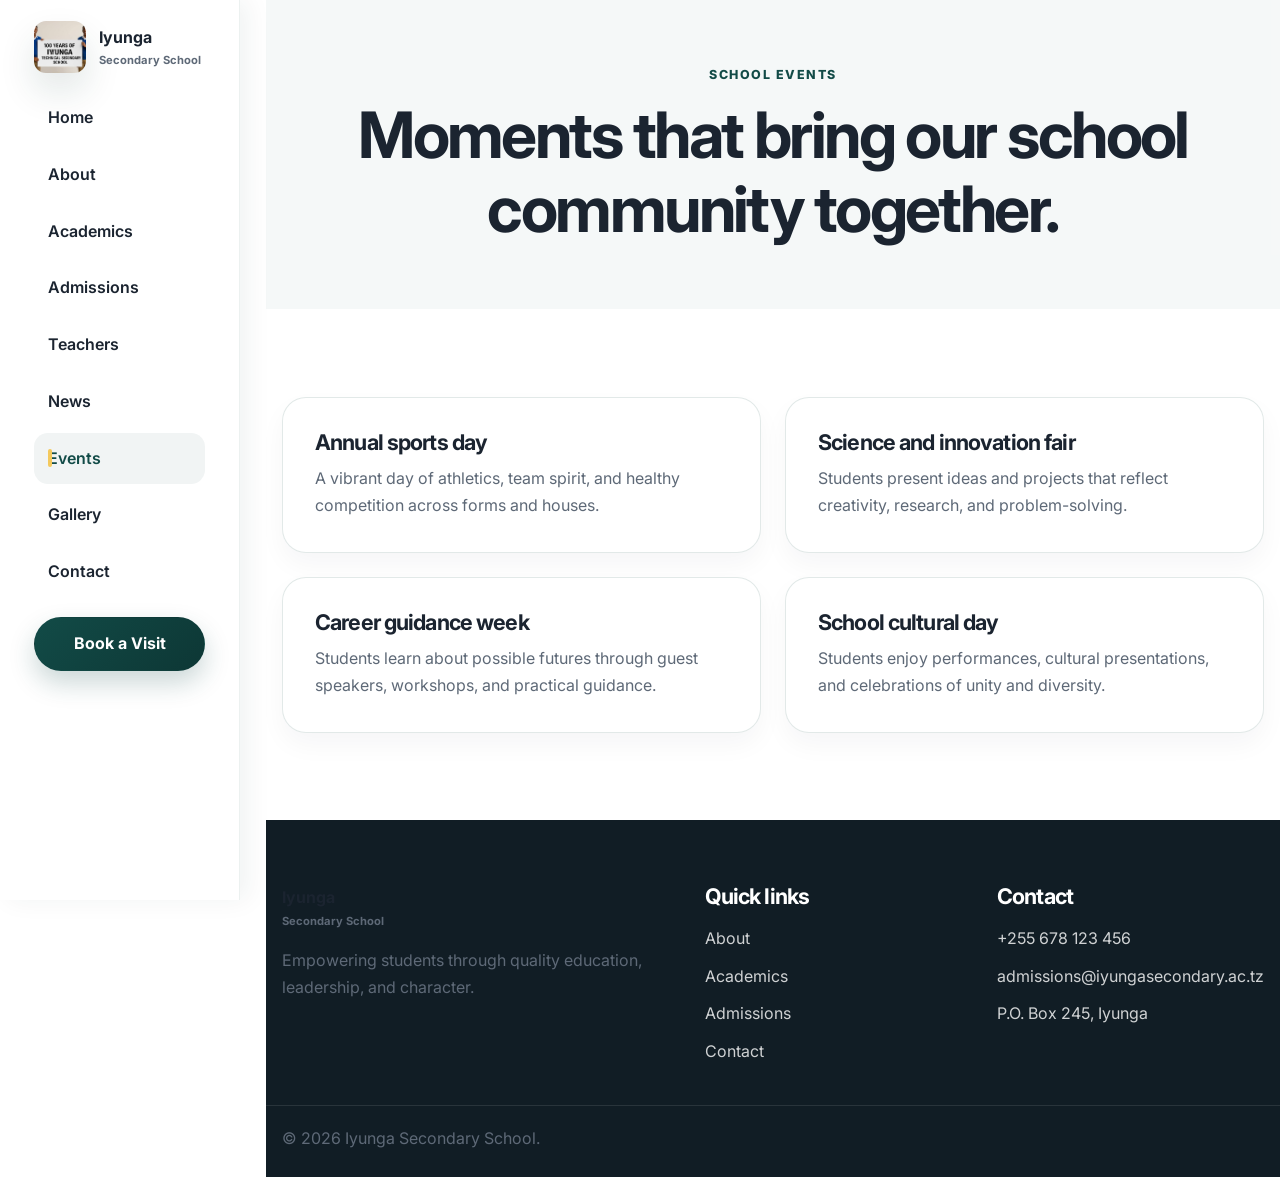
==== events.html @ 33d7bf2a "Initial frontend" ====
<!DOCTYPE html>
<html lang="en">
  <head>
    <meta charset="UTF-8" />
    <meta name="viewport" content="width=device-width, initial-scale=1.0" />
    <title>Events | Iyunga Secondary School</title>
    <link rel="preconnect" href="https://fonts.googleapis.com" />
    <link rel="preconnect" href="https://fonts.gstatic.com" crossorigin />
    <link href="https://fonts.googleapis.com/css2?family=Inter:wght@400;500;600;700;800&display=swap" rel="stylesheet" />
    <link rel="stylesheet" href="assets/css/style.css" />
    <link rel="stylesheet" href="assets/css/responsive.css" />
  </head>
  <body>
    <header class="site-header">
      <div class="container nav-wrap">
        <a href="index.html" class="brand"><img src="assets/images/gallery/logo.jpg" alt="Iyunga Secondary School logo" class="brand-logo" /><span class="brand-text"><strong>Iyunga</strong><small>Secondary School</small></span></a>
        <button class="nav-toggle" type="button" aria-expanded="false" aria-label="Toggle menu"><span class="bar"></span><span class="bar"></span><span class="bar"></span></button>
        <nav class="main-nav" aria-label="Main navigation">
          <a href="index.html">Home</a>
          <a href="about.html">About</a>
          <a href="academics.html">Academics</a>
          <a href="admissions.html">Admissions</a>
          <a href="teachers.html">Teachers</a>
          <a href="news.html">News</a>
          <a href="events.html" class="active">Events</a>
          <a href="gallery.html">Gallery</a>
          <a href="contact.html">Contact</a>
        </nav>
        <a href="contact.html" class="btn btn-primary nav-cta">Book a Visit</a>
      </div>
    </header>

    <main>
      <section class="page-header">
        <div class="container">
          <p class="section-tag">School events</p>
          <h1>Moments that bring our school community together.</h1>
        </div>
      </section>

      <section class="section">
        <div class="container grid-two">
          <article class="content-panel">
            <h3>Annual sports day</h3>
            <p>A vibrant day of athletics, team spirit, and healthy competition across forms and houses.</p>
          </article>
          <article class="content-panel">
            <h3>Science and innovation fair</h3>
            <p>Students present ideas and projects that reflect creativity, research, and problem-solving.</p>
          </article>
          <article class="content-panel">
            <h3>Career guidance week</h3>
            <p>Students learn about possible futures through guest speakers, workshops, and practical guidance.</p>
          </article>
          <article class="content-panel">
            <h3>School cultural day</h3>
            <p>Students enjoy performances, cultural presentations, and celebrations of unity and diversity.</p>
          </article>
        </div>
      </section>
    </main>

    <footer class="site-footer">
      <div class="container footer-grid">
        <div>
          <a href="index.html" class="brand footer-brand"><span class="brand-mark">I</span><span class="brand-text"><strong>Iyunga</strong><small>Secondary School</small></span></a>
          <p>Empowering students through quality education, leadership, and character.</p>
        </div>
        <div>
          <h3>Quick links</h3>
          <ul>
            <li><a href="about.html">About</a></li>
            <li><a href="academics.html">Academics</a></li>
            <li><a href="admissions.html">Admissions</a></li>
            <li><a href="contact.html">Contact</a></li>
          </ul>
        </div>
        <div>
          <h3>Contact</h3>
          <ul>
            <li>+255 678 123 456</li>
            <li>admissions@iyungasecondary.ac.tz</li>
            <li>P.O. Box 245, Iyunga</li>
          </ul>
        </div>
      </div>
      <div class="footer-bottom"><div class="container"><p>© <span id="year"></span> Iyunga Secondary School.</p></div></div>
    </footer>

    <script src="assets/js/navbar.js"></script>
    <script src="assets/js/main.js"></script>
  </body>
</html>
---- assets/css/style.css ----
:root {
  --primary: #124b47;
  --primary-dark: #0d3735;
  --accent: #f4c95d;
  --text: #1b2430;
  --muted: #5e6977;
  --paper: #f5f7f9;
  --card: #ffffff;
  --border: rgba(18, 75, 71, 0.12);
  --shadow: 0 18px 36px rgba(13, 55, 53, 0.12);
  --radius: 22px;
  --sidebar-width: 240px;
  --sidebar-gap: 18px;
}

* {
  box-sizing: border-box;
  margin: 0;
  padding: 0;
}

html {
  scroll-behavior: smooth;
}

body {
  font-family: "Inter", sans-serif;
  color: var(--text);
  background: #fff;
  line-height: 1.7;
  padding-left: calc(var(--sidebar-width) + 26px);
  overflow-x: hidden;
}

a {
  color: inherit;
  text-decoration: none;
}

img {
  display: block;
  width: 100%;
}

button,
input,
textarea {
  font: inherit;
}

.container {
  width: min(1120px, calc(100% - 2rem));
  margin: 0 auto;
}

.section {
  padding: 5.5rem 0;
}

.section-alt {
  background: var(--paper);
}

h1,
h2,
h3 {
  line-height: 1.15;
  letter-spacing: -0.04em;
}

h1 {
  font-size: clamp(2.7rem, 5vw, 4.4rem);
  margin-bottom: 1rem;
}

h2 {
  font-size: clamp(2rem, 3vw, 2.8rem);
  margin-bottom: 1rem;
}

h3 {
  font-size: 1.35rem;
  margin-bottom: 0.65rem;
}

p {
  color: var(--muted);
}

.site-header {
  position: fixed;
  left: 0;
  top: 0;
  bottom: 0;
  width: var(--sidebar-width);
  z-index: 1000;
  background: rgba(255, 255, 255, 0.96);
  backdrop-filter: blur(12px);
  border-right: 1px solid rgba(18, 75, 71, 0.08);
  box-shadow: 8px 0 24px rgba(13, 55, 53, 0.06);
}

.nav-wrap {
  display: flex;
  flex-direction: column;
  align-items: stretch;
  justify-content: flex-start;
  min-height: 100%;
  gap: 1.2rem;
  padding: 1.3rem var(--sidebar-gap) 1.4rem;
}

.brand {
  display: inline-flex;
  align-items: center;
  gap: 0.8rem;
  font-weight: 700;
}

.brand-logo {
  display: block;
  width: 52px;
  height: 52px;
  object-fit: contain;
  border-radius: 12px;
  background: rgba(18, 75, 71, 0.04);
  box-shadow: var(--shadow);
}

.brand-mark {
  display: none;
}

.brand-text strong,
.brand-text small {
  display: block;
}

.brand-text strong {
  color: var(--text);
}

.brand-text small {
  color: var(--muted);
  font-size: 0.7rem;
}

.main-nav {
  display: flex;
  flex-direction: column;
  align-items: stretch;
  gap: 0.35rem;
  width: 100%;
}

.main-nav a {
  opacity: 1;
  transform: translateX(0);
  transition: transform 0.25s ease, background 0.2s ease, color 0.2s ease;
}

.main-nav a {
  position: relative;
  display: flex;
  align-items: center;
  min-height: 46px;
  padding: 0.75rem 0.9rem;
  border-radius: 14px;
  font-weight: 600;
  color: var(--text);
  transition: background 0.2s ease, color 0.2s ease, transform 0.2s ease;
}

.main-nav a::after {
  content: "";
  position: absolute;
  left: 0.9rem;
  top: 50%;
  width: 4px;
  height: 18px;
  border-radius: 999px;
  background: var(--accent);
  transform: translateY(-50%) scaleY(0);
  transform-origin: center;
  transition: transform 0.25s ease;
}

.main-nav a:hover,
.main-nav a.active,
.main-nav a:focus-visible {
  background: rgba(18, 75, 71, 0.06);
  color: var(--primary);
}

.main-nav a:hover::after,
.main-nav a.active::after,
.main-nav a:focus-visible::after {
  transform: translateY(-50%) scaleY(1);
}

.main-nav a:focus-visible,
.nav-toggle:focus-visible,
.btn:focus-visible,
.input-group input:focus,
.input-group textarea:focus {
  outline: 3px solid rgba(18, 75, 71, 0.2);
  outline-offset: 2px;
}

.btn {
  display: inline-flex;
  align-items: center;
  justify-content: center;
  min-height: 48px;
  padding: 0.8rem 1.4rem;
  border-radius: 999px;
  font-weight: 700;
  border: 1px solid transparent;
  transition: transform 0.2s ease, box-shadow 0.2s ease;
  white-space: nowrap;
}

.btn:hover {
  transform: translateY(-2px);
}

.btn-primary {
  background: linear-gradient(135deg, var(--primary), var(--primary-dark));
  color: white;
  box-shadow: 0 12px 26px rgba(18, 75, 71, 0.22);
}

.btn-secondary {
  background: rgba(18, 75, 71, 0.08);
  border-color: rgba(18, 75, 71, 0.12);
  color: var(--primary);
}

.hero {
  background: linear-gradient(135deg, rgba(18, 75, 71, 0.04), rgba(244, 201, 93, 0.12));
  padding: 4.5rem 0 4rem;
}

.hero-grid {
  display: grid;
  grid-template-columns: 1.05fr 0.95fr;
  gap: 2.7rem;
  align-items: center;
}

.eyebrow {
  display: inline-block;
  padding: 0.5rem 0.9rem;
  border-radius: 999px;
  background: rgba(18, 75, 71, 0.08);
  color: var(--primary);
  font-size: 0.72rem;
  font-weight: 800;
  letter-spacing: 0.14em;
  text-transform: uppercase;
  margin-bottom: 1rem;
}

.hero-copy p {
  max-width: 640px;
  font-size: 1.08rem;
}

.hero-actions {
  display: flex;
  flex-wrap: wrap;
  gap: 1rem;
  margin-top: 2rem;
}

.hero-stats {
  list-style: none;
  display: grid;
  grid-template-columns: repeat(3, minmax(100px, 1fr));
  gap: 1rem;
  margin-top: 2rem;
}

.hero-stats li {
  background: rgba(255, 255, 255, 0.7);
  border: 1px solid var(--border);
  border-radius: 18px;
  padding: 1rem 0.8rem;
}

.hero-stats strong {
  display: block;
  font-size: 1.6rem;
  color: var(--primary);
}

.hero-stats span {
  font-size: 0.8rem;
  color: var(--muted);
}

.hero-visual {
  position: relative;
  border-radius: var(--radius);
  overflow: hidden;
  box-shadow: var(--shadow);
}

.hero-visual img {
  min-height: 520px;
  object-fit: cover;
}

.floating-card {
  position: absolute;
  right: 1.2rem;
  bottom: 1.2rem;
  width: min(270px, 80%);
  background: rgba(255, 255, 255, 0.96);
  border: 1px solid var(--border);
  border-radius: 18px;
  padding: 1rem 1.1rem;
  box-shadow: 0 14px 28px rgba(13, 55, 53, 0.14);
}

.tag {
  display: inline-block;
  background: rgba(18, 75, 71, 0.08);
  color: var(--primary);
  border-radius: 999px;
  padding: 0.3rem 0.6rem;
  font-size: 0.68rem;
  font-weight: 700;
  letter-spacing: 0.08em;
  text-transform: uppercase;
  margin-bottom: 0.5rem;
}

.floating-card strong {
  display: block;
  margin-bottom: 0.3rem;
}

.stats-strip {
  background: var(--primary-dark);
  color: white;
  padding: 1.1rem 0;
}

.stats-grid {
  display: grid;
  grid-template-columns: repeat(4, minmax(0, 1fr));
  gap: 1rem;
  text-align: center;
}

.stats-grid strong {
  display: block;
  font-size: clamp(1.6rem, 2vw, 2rem);
  color: white;
}

.stats-grid span {
  color: rgba(255, 255, 255, 0.8);
  font-size: 0.85rem;
}

.split-layout {
  display: grid;
  grid-template-columns: 1.05fr 0.95fr;
  gap: 2.5rem;
  align-items: center;
}

.feature-list {
  display: grid;
  grid-template-columns: repeat(2, minmax(0, 1fr));
  gap: 1rem;
  margin-top: 2rem;
}

.feature-list article {
  background: var(--paper);
  border: 1px solid var(--border);
  border-radius: 18px;
  padding: 1.2rem;
}

.image-panel {
  position: relative;
}

.image-panel img {
  border-radius: var(--radius);
  min-height: 500px;
  object-fit: cover;
  box-shadow: var(--shadow);
}

.mini-card {
  position: absolute;
  left: 1rem;
  bottom: 1rem;
  width: min(360px, 80%);
  display: grid;
  grid-template-columns: repeat(2, minmax(0, 1fr));
  gap: 1rem;
  background: rgba(255, 255, 255, 0.95);
  border: 1px solid var(--border);
  border-radius: 18px;
  padding: 1rem;
  box-shadow: 0 14px 24px rgba(13, 55, 53, 0.12);
}

.mini-card small {
  display: block;
  color: var(--muted);
  margin-bottom: 0.35rem;
}

.section-heading {
  margin-bottom: 2.2rem;
  max-width: 700px;
}

.card-grid {
  display: grid;
  gap: 1.4rem;
}

.four-col {
  grid-template-columns: repeat(4, minmax(0, 1fr));
}

.three-col {
  grid-template-columns: repeat(3, minmax(0, 1fr));
}

.info-card,
.gallery-card,
.news-item,
.content-panel,
.feature-list article {
  background: var(--card);
  border: 1px solid var(--border);
  border-radius: 20px;
  overflow: hidden;
  box-shadow: 0 12px 24px rgba(16, 24, 40, 0.04);
  transition: transform 0.25s ease, box-shadow 0.25s ease, border-color 0.25s ease;
}

.info-card,
.gallery-card,
.content-panel,
.feature-list article {
  will-change: transform;
}

.info-card:hover,
.gallery-card:hover,
.news-item:hover,
.content-panel:hover,
.feature-list article:hover {
  transform: translateY(-8px);
  box-shadow: 0 18px 32px rgba(16, 24, 40, 0.08);
  border-color: rgba(18, 75, 71, 0.18);
}

.info-card {
  padding: 1.5rem;
}

.icon-box,
.icon-circle {
  display: inline-flex;
  align-items: center;
  justify-content: center;
  margin-bottom: 1rem;
}

.icon-box {
  width: 62px;
  height: 62px;
  border-radius: 14px;
  background: rgba(18, 75, 71, 0.08);
  color: var(--primary);
  font-weight: 800;
}

.icon-circle {
  width: 62px;
  height: 62px;
  border-radius: 50%;
  background: rgba(244, 201, 93, 0.2);
  font-size: 1.8rem;
}

.news-list {
  display: grid;
  gap: 1.1rem;
}

.news-item {
  display: grid;
  grid-template-columns: 110px 1fr;
  gap: 1.1rem;
  align-items: center;
  background: var(--card);
  border: 1px solid var(--border);
  border-radius: 20px;
  padding: 1.1rem 1.2rem;
}

.news-date {
  background: rgba(18, 75, 71, 0.08);
  text-align: center;
  border-radius: 18px;
  padding: 1rem 0.5rem;
  color: var(--primary);
}

.news-date span {
  display: block;
  font-size: 2rem;
  font-weight: 800;
}

.news-date small {
  text-transform: uppercase;
  letter-spacing: 0.08em;
}

.gallery-card img {
  height: 240px;
  object-fit: cover;
}

.card-body {
  padding: 1.2rem 1rem 1.4rem;
}

.section-tag {
  color: var(--primary);
  font-size: 0.78rem;
  font-weight: 800;
  letter-spacing: 0.12em;
  text-transform: uppercase;
  margin-bottom: 0.8rem;
}

.page-header {
  padding: 4rem 0 3rem;
  background: rgba(18, 75, 71, 0.04);
}

.page-header .container {
  text-align: center;
}

.content-panel {
  background: var(--card);
  border: 1px solid var(--border);
  border-radius: 24px;
  padding: 2rem;
  box-shadow: 0 12px 26px rgba(16, 24, 40, 0.04);
}

.grid-two {
  display: grid;
  grid-template-columns: repeat(2, minmax(0, 1fr));
  gap: 1.5rem;
}

.list-bullets {
  list-style: none;
  display: grid;
  gap: 0.75rem;
  margin-top: 1rem;
}

.list-bullets li {
  position: relative;
  padding-left: 1.3rem;
  color: var(--text);
}

.list-bullets li::before {
  content: "•";
  position: absolute;
  left: 0;
  color: var(--primary);
  font-size: 1.4rem;
}

.site-footer {
  background: #111d25;
  color: rgba(255, 255, 255, 0.8);
  padding-top: 4rem;
}

.footer-grid {
  display: grid;
  grid-template-columns: 1.2fr 0.8fr 0.8fr;
  gap: 2rem;
}

.footer-brand {
  margin-bottom: 1rem;
  color: white;
}

.site-footer h3 {
  color: white;
  margin-bottom: 1rem;
}

.site-footer ul {
  list-style: none;
  display: grid;
  gap: 0.65rem;
}

.footer-bottom {
  border-top: 1px solid rgba(255, 255, 255, 0.1);
  padding: 1.2rem 0 1.5rem;
  margin-top: 2.5rem;
}

.contact-form {
  display: grid;
  gap: 1rem;
  background: var(--card);
  border: 1px solid var(--border);
  border-radius: 20px;
  padding: 1.5rem;
}

.input-group {
  display: grid;
  gap: 0.45rem;
}

.input-group label {
  font-weight: 600;
}

.input-group input,
.input-group textarea {
  width: 100%;
  border: 1px solid rgba(18, 75, 71, 0.15);
  border-radius: 14px;
  background: white;
  padding: 0.9rem 1rem;
}

.input-group input:focus,
.input-group textarea:focus {
  outline: 2px solid rgba(18, 75, 71, 0.15);
  border-color: var(--primary);
}

.form-status {
  min-height: 1.5em;
  color: var(--primary);
  font-weight: 600;
}

.nav-toggle {
  display: none;
  background: none;
  border: 0;
  cursor: pointer;
  padding: 0.6rem;
  border-radius: 12px;
  margin-left: auto;
}

.bar {
  display: block;
  width: 24px;
  height: 3px;
  border-radius: 4px;
  background: var(--text);
  margin: 4px 0;
  transition: transform 0.25s ease, opacity 0.25s ease;
}

.nav-toggle[aria-expanded="true"] .bar:nth-child(1) {
  transform: translateY(7px) rotate(45deg);
}

.nav-toggle[aria-expanded="true"] .bar:nth-child(2) {
  opacity: 0;
}

.nav-toggle[aria-expanded="true"] .bar:nth-child(3) {
  transform: translateY(-7px) rotate(-45deg);
}

.payment-section {
  background: linear-gradient(180deg, rgba(18, 75, 71, 0.03), rgba(12, 92, 59, 0.02));
}

.payment-shell {
  display: grid;
  grid-template-columns: 1.1fr 1fr 0.9fr;
  gap: 1.4rem;
  align-items: start;
}

.payment-card {
  background: var(--card);
  border: 1px solid var(--border);
  border-radius: 24px;
  padding: 1.6rem;
  box-shadow: 0 12px 26px rgba(16, 24, 40, 0.05);
}

.payment-form-card h2 {
  margin-bottom: 0.5rem;
}

.payment-summary {
  margin-bottom: 1.2rem;
  color: var(--primary);
  font-weight: 700;
}

.payment-form {
  display: grid;
  gap: 1rem;
}

.pay-btn {
  width: 100%;
  margin-top: 0.5rem;
}

.card-topline,
.log-header {
  display: flex;
  align-items: center;
  justify-content: space-between;
  gap: 1rem;
}

.mpesa-badge,
.live-badge {
  display: inline-flex;
  align-items: center;
  justify-content: center;
  border-radius: 999px;
  font-size: 0.72rem;
  font-weight: 800;
  letter-spacing: 0.08em;
  text-transform: uppercase;
}

.mpesa-badge {
  background: rgba(0, 166, 81, 0.12);
  color: #0f8d4e;
  padding: 0.5rem 0.8rem;
}

.live-badge {
  background: rgba(18, 75, 71, 0.06);
  color: var(--primary);
  padding: 0.35rem 0.6rem;
}

.log-header {
  margin-top: 1.1rem;
  margin-bottom: 0.9rem;
}

.secondary-link {
  background: transparent;
  border: 0;
  color: var(--primary);
  font-weight: 700;
  cursor: pointer;
}

.transaction-list,
.paid-students-list {
  list-style: none;
  display: grid;
  gap: 0.7rem;
}

.transaction-list {
  max-height: 300px;
  overflow-y: auto;
  padding-right: 0.2rem;
}

.log-item {
  display: flex;
  align-items: flex-start;
  gap: 0.7rem;
  padding: 0.7rem 0.8rem;
  border-radius: 14px;
  background: rgba(18, 75, 71, 0.03);
  color: var(--text);
  font-size: 0.92rem;
}

.log-item::before {
  content: "";
  width: 10px;
  height: 10px;
  border-radius: 50%;
  margin-top: 0.38rem;
  background: #7a8d92;
  flex-shrink: 0;
}

.log-item.success {
  background: rgba(0, 166, 81, 0.08);
}

.log-item.success::before {
  background: #0f8d4e;
}

.log-item.alert::before {
  background: #f5a623;
}

.log-time {
  color: var(--muted);
  font-size: 0.72rem;
  min-width: 55px;
}

.paid-students-list li {
  display: flex;
  align-items: center;
  justify-content: space-between;
  gap: 1rem;
  padding: 0.8rem 0.9rem;
  border-radius: 14px;
  background: rgba(0, 166, 81, 0.08);
  color: var(--text);
  font-weight: 600;
}

.paid-students-list li span:last-child {
  font-size: 0.8rem;
  color: var(--primary);
  font-weight: 800;
}

.mpesa-modal-overlay {
  position: fixed;
  inset: 0;
  background: rgba(8, 18, 15, 0.56);
  display: none;
  align-items: center;
  justify-content: center;
  padding: 1.5rem;
  z-index: 2000;
}

.mpesa-modal-overlay.open {
  display: flex;
}

.mpesa-modal {
  width: min(390px, 100%);
  animation: slideUp 0.3s ease;
}

.mpesa-phone-shell {
  background: linear-gradient(180deg, #f5f8f6, #ffffff);
  border: 1px solid rgba(15, 141, 78, 0.2);
  border-radius: 28px;
  overflow: hidden;
  box-shadow: 0 28px 60px rgba(8, 18, 15, 0.25);
}

.mpesa-phone-header {
  display: flex;
  align-items: center;
  justify-content: space-between;
  gap: 1rem;
  padding: 1rem 1.2rem;
  background: linear-gradient(135deg, #12a34d, #0d7d46);
  color: white;
}

.mpesa-brand {
  font-size: 1.05rem;
  font-weight: 800;
  letter-spacing: 0.08em;
  text-transform: uppercase;
}

.mpesa-close {
  width: 32px;
  height: 32px;
  border: 0;
  border-radius: 50%;
  background: rgba(255, 255, 255, 0.14);
  color: white;
  font-size: 1.5rem;
  line-height: 1;
  cursor: pointer;
}

.mpesa-phone-body {
  padding: 1.3rem 1.2rem 1.5rem;
}

.mpesa-label {
  font-size: 0.72rem;
  font-weight: 800;
  text-transform: uppercase;
  letter-spacing: 0.1em;
  color: var(--muted);
  margin-bottom: 0.9rem;
}

.mpesa-status-row {
  display: flex;
  align-items: center;
  gap: 0.75rem;
  padding: 0.75rem 0.9rem;
  border-radius: 14px;
  background: rgba(18, 75, 71, 0.04);
  color: var(--text);
  font-weight: 600;
}

.loader {
  width: 18px;
  height: 18px;
  border-radius: 50%;
  border: 3px solid rgba(0, 166, 81, 0.2);
  border-top-color: #0f8d4e;
  animation: spin 0.8s linear infinite;
  display: inline-block;
}

.pin-wrap {
  display: none;
  gap: 0.55rem;
  justify-content: center;
  margin: 1rem 0 0.9rem;
  padding: 0.8rem 0.7rem;
  border-radius: 14px;
  background: rgba(0, 166, 81, 0.06);
}

.pin-wrap.visible {
  display: flex;
}

.pin-dot {
  display: inline-flex;
  align-items: center;
  justify-content: center;
  width: 18px;
  height: 18px;
  border-radius: 50%;
  background: rgba(0, 166, 81, 0.12);
  color: #0f8d4e;
  font-size: 0.86rem;
  font-weight: 900;
}

.mpesa-phone-meta {
  margin-top: 0.9rem;
  display: grid;
  gap: 0.25rem;
  color: var(--muted);
  font-size: 0.82rem;
}

.mpesa-phone-meta strong {
  color: var(--text);
  font-size: 1.25rem;
}

@keyframes spin {
  to {
    transform: rotate(360deg);
  }
}

@keyframes slideUp {
  from {
    opacity: 0;
    transform: translateY(18px) scale(0.98);
  }
  to {
    opacity: 1;
    transform: translateY(0) scale(1);
  }
}
---- assets/css/responsive.css ----
@media (max-width: 980px) {
  body {
    padding-left: 0;
  }

  .site-header {
    position: sticky;
    top: 0;
    left: 0;
    width: 100%;
    height: auto;
    bottom: auto;
    border-right: 0;
    border-bottom: 1px solid rgba(18, 75, 71, 0.08);
  }

  .nav-wrap {
    min-height: 76px;
    padding: 0.9rem 1rem;
    flex-direction: row;
    align-items: center;
    justify-content: space-between;
  }

  .main-nav {
    position: absolute;
    top: 76px;
    left: 1rem;
    right: 1rem;
    background: rgba(255, 255, 255, 0.98);
    border: 1px solid rgba(18, 75, 71, 0.08);
    border-radius: 18px;
    padding: 0.75rem;
    box-shadow: var(--shadow);
    display: flex;
    opacity: 0;
    visibility: hidden;
    pointer-events: none;
    transform: translateY(-12px);
    transition: opacity 0.28s ease, transform 0.28s ease, visibility 0.28s ease;
    z-index: 30;
  }

  .main-nav.open {
    opacity: 1 !important;
    visibility: visible !important;
    pointer-events: auto !important;
    transform: translateY(0) !important;
  }

  .main-nav a {
    opacity: 0;
    transform: translateX(-10px);
    transition: opacity 0.22s ease, transform 0.22s ease;
  }

  .main-nav.open a {
    opacity: 1 !important;
    transform: translateX(0) !important;
  }

  .hero-grid,
  .split-layout,
  .grid-two,
  .footer-grid {
    grid-template-columns: 1fr;
  }

  .four-col {
    grid-template-columns: repeat(2, minmax(0, 1fr));
  }

  .three-col {
    grid-template-columns: 1fr;
  }
}

@media (max-width: 760px) {
  .nav-toggle {
    display: inline-flex;
    align-items: center;
    justify-content: center;
    flex-direction: column;
  }

  .nav-cta {
    display: none;
  }

  .stats-grid,
  .feature-list,
  .four-col {
    grid-template-columns: 1fr;
  }
}

@media (max-width: 560px) {
  .hero {
    padding-top: 3.5rem;
  }

  .hero-stats {
    grid-template-columns: 1fr;
  }

  .news-item {
    grid-template-columns: 1fr;
  }
}
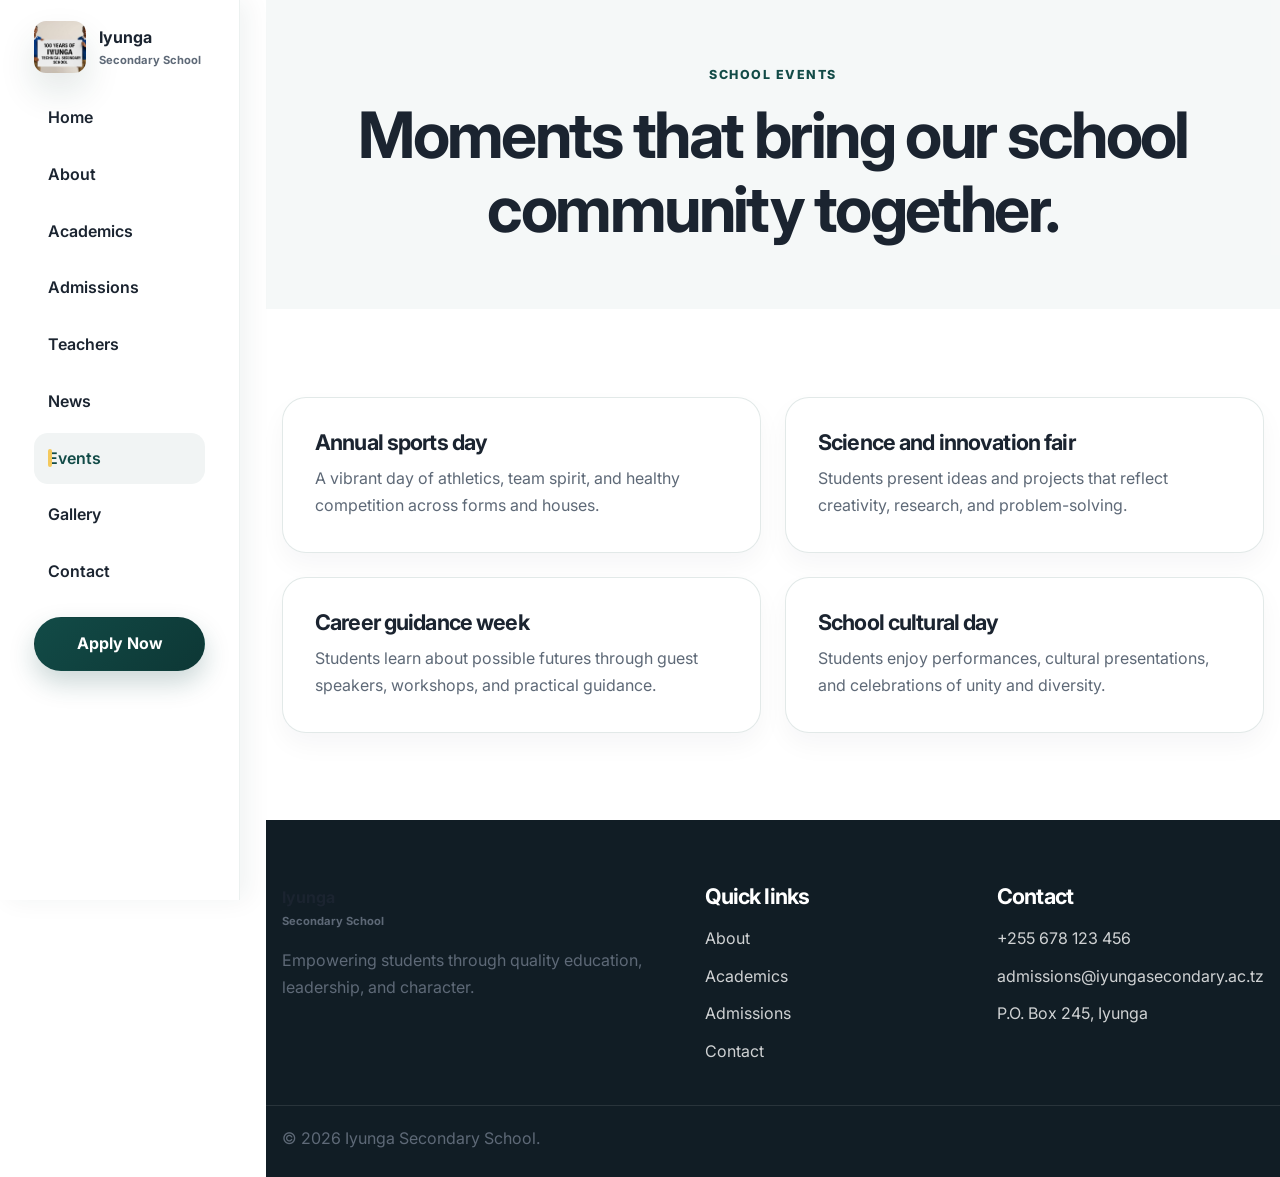
==== commit 5efd4780: "Update school homepage" ====
--- a/events.html
+++ b/events.html
@@ -26,7 +26,7 @@
           <a href="gallery.html">Gallery</a>
           <a href="contact.html">Contact</a>
         </nav>
-        <a href="contact.html" class="btn btn-primary nav-cta">Book a Visit</a>
+        <a href="admissions.html" class="btn btn-primary nav-cta">Apply Now</a>
       </div>
     </header>
 
